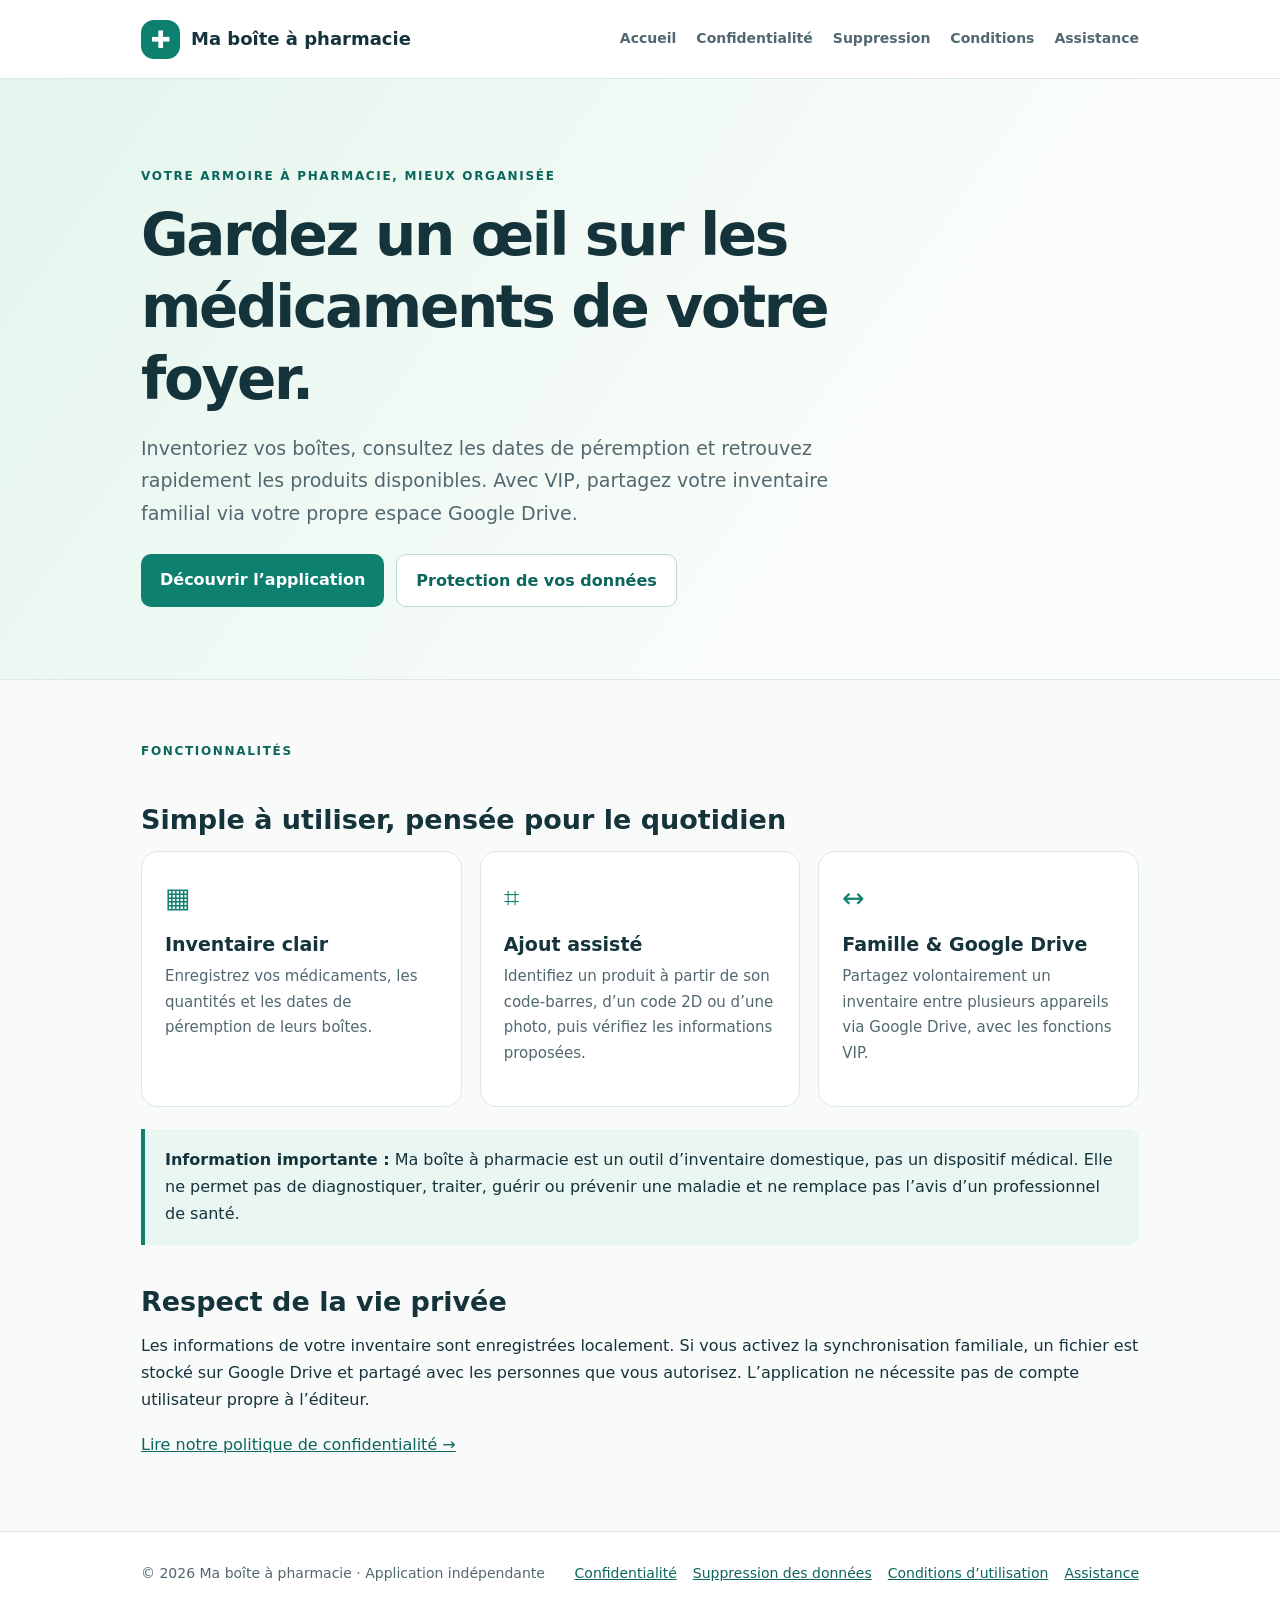
==== index.html @ 90584072 "Add files via upload" ====
<!doctype html><html lang="fr"><head><meta charset="utf-8"><meta name="viewport" content="width=device-width,initial-scale=1"><meta name="description" content="Inventaire familial de médicaments : stock, dates de péremption et partage facultatif via Google Drive."><meta name="theme-color" content="#0d806f"><title>Accueil · Ma boîte à pharmacie</title><link rel="stylesheet" href="assets/style.css"></head><body><a class="skip" href="#contenu">Aller au contenu</a><header class="top"><div class="wrap nav"><a class="brand" href="index.html"><span class="logo" aria-hidden="true">✚</span> Ma boîte à pharmacie</a><nav class="links" aria-label="Navigation principale"><a href="index.html">Accueil</a><a href="confidentialite.html">Confidentialité</a><a href="suppression.html">Suppression</a><a href="conditions.html">Conditions</a><a href="assistance.html">Assistance</a></nav></div></header><main id="contenu"><section class="hero"><div class="wrap"><span class="eyebrow">Votre armoire à pharmacie, mieux organisée</span><h1>Gardez un œil sur les médicaments de votre foyer.</h1><p class="lead">Inventoriez vos boîtes, consultez les dates de péremption et retrouvez rapidement les produits disponibles. Avec VIP, partagez votre inventaire familial via votre propre espace Google Drive.</p><div class="actions"><a class="button" href="#fonctionnalites">Découvrir l’application</a><a class="button alt" href="confidentialite.html">Protection de vos données</a></div></div></section><section class="section" id="fonctionnalites"><div class="wrap"><span class="eyebrow">Fonctionnalités</span><h2>Simple à utiliser, pensée pour le quotidien</h2><div class="grid"><article class="tile"><span class="pict">▦</span><h3>Inventaire clair</h3><p>Enregistrez vos médicaments, les quantités et les dates de péremption de leurs boîtes.</p></article><article class="tile"><span class="pict">⌗</span><h3>Ajout assisté</h3><p>Identifiez un produit à partir de son code-barres, d’un code 2D ou d’une photo, puis vérifiez les informations proposées.</p></article><article class="tile"><span class="pict">↔</span><h3>Famille & Google Drive</h3><p>Partagez volontairement un inventaire entre plusieurs appareils via Google Drive, avec les fonctions VIP.</p></article></div><div class="notice"><strong>Information importante :</strong> Ma boîte à pharmacie est un outil d’inventaire domestique, pas un dispositif médical. Elle ne permet pas de diagnostiquer, traiter, guérir ou prévenir une maladie et ne remplace pas l’avis d’un professionnel de santé.</div><h2>Respect de la vie privée</h2><p>Les informations de votre inventaire sont enregistrées localement. Si vous activez la synchronisation familiale, un fichier est stocké sur Google Drive et partagé avec les personnes que vous autorisez. L’application ne nécessite pas de compte utilisateur propre à l’éditeur.</p><p><a href="confidentialite.html">Lire notre politique de confidentialité →</a></p></div></section></main><footer class="foot"><div class="wrap footflex"><span class="small">© 2026 Ma boîte à pharmacie · Application indépendante</span><nav><a href="confidentialite.html">Confidentialité</a><a href="suppression.html">Suppression des données</a><a href="conditions.html">Conditions d’utilisation</a><a href="assistance.html">Assistance</a></nav></div></footer></body></html>
---- assets/style.css ----
:root{--ink:#15333b;--muted:#526870;--teal:#0d806f;--teal2:#0c665c;--pale:#eaf6f1;--line:#dce9e6;--bg:#f8fbf9;--white:#fff}*{box-sizing:border-box}html{scroll-behavior:smooth}body{margin:0;color:var(--ink);background:var(--bg);font-family:system-ui,-apple-system,'Segoe UI',sans-serif;line-height:1.7}a{color:var(--teal2)}a:hover{text-decoration-thickness:2px}.wrap{max-width:1050px;margin:auto;padding:0 26px}.skip{position:absolute;left:-999px}.skip:focus{left:12px;top:12px;background:#fff;padding:8px;z-index:10}.top{background:rgba(255,255,255,.95);border-bottom:1px solid var(--line)}.nav{display:flex;gap:22px;align-items:center;justify-content:space-between;min-height:78px}.brand{display:flex;align-items:center;gap:11px;color:var(--ink);text-decoration:none;font-family:system-ui,-apple-system,'Segoe UI',sans-serif;font-weight:800;font-size:18px}.logo{width:39px;height:39px;background:var(--teal);display:grid;place-items:center;border-radius:13px;color:#fff;font-size:24px}.links{display:flex;flex-wrap:wrap;gap:20px}.links a{font-size:14px;text-decoration:none;color:var(--muted);font-weight:700}.links a:hover{color:var(--teal)}.hero{background:linear-gradient(125deg,#e3f5ed,#fbfdfa 70%);padding:82px 0 72px;border-bottom:1px solid var(--line)}.eyebrow{text-transform:uppercase;letter-spacing:.14em;font-weight:800;font-size:12px;color:var(--teal2)}h1,h2,h3{font-family:system-ui,-apple-system,'Segoe UI',sans-serif;line-height:1.24}h1{font-size:clamp(36px,5vw,58px);max-width:780px;letter-spacing:-.04em;margin:12px 0 16px}h2{font-size:27px;margin:40px 0 14px}h3{font-size:19px;margin:26px 0 10px}p{margin:0 0 17px}.lead{color:var(--muted);font-size:19px;max-width:750px}.tag{display:inline-block;border:1px solid #b8ded0;background:#f1faf5;border-radius:999px;padding:3px 12px;font-size:12px;color:var(--teal2);font-weight:700}.actions{display:flex;gap:12px;flex-wrap:wrap;margin-top:25px}.button{background:var(--teal);color:#fff;text-decoration:none;border-radius:10px;padding:12px 19px;font-weight:700;display:inline-block}.button:hover{background:var(--teal2)}.button.alt{background:#fff;color:var(--teal2);border:1px solid #b7dcd2}.section{padding:56px 0}.grid{display:grid;grid-template-columns:repeat(3,1fr);gap:18px}.tile{background:#fff;border:1px solid var(--line);border-radius:17px;padding:23px}.tile h3{margin:12px 0 8px}.tile p{color:var(--muted);font-size:15px}.pict{font-size:27px;color:var(--teal)}.notice{border-left:4px solid var(--teal);background:var(--pale);padding:17px 20px;border-radius:0 10px 10px 0;margin:22px 0}.doc{max-width:810px;padding:42px 0 70px}.doc h1{font-size:38px}.doc h2{border-top:1px solid var(--line);padding-top:26px;font-size:24px}.doc li{margin-bottom:8px}.toc{background:#fff;border:1px solid var(--line);padding:17px 24px;border-radius:14px;margin:25px 0}.toc ol{margin:8px 0;padding-left:20px}.toc li{margin:3px 0}.small{font-size:14px;color:var(--muted)}.foot{border-top:1px solid var(--line);padding:30px 0;background:#fff}.footflex{display:flex;justify-content:space-between;gap:20px;flex-wrap:wrap}.foot nav{display:flex;flex-wrap:wrap;gap:16px}.foot a{font-size:14px}.alert{padding:14px 17px;border:1px dashed #c49d56;background:#fff9eb;border-radius:9px}.steps{counter-reset:st}.step{display:flex;gap:15px;margin:24px 0}.num{flex-shrink:0;display:grid;place-items:center;width:33px;height:33px;border-radius:50%;background:var(--pale);color:var(--teal);font-weight:800}.step h3{margin:1px 0 5px}@media(max-width:700px){.nav{align-items:flex-start;flex-direction:column;padding-top:16px;padding-bottom:16px;gap:12px}.links{gap:12px}.grid{grid-template-columns:1fr}.hero{padding:54px 0}.section{padding:34px 0}.doc{padding-top:28px}h1{font-size:36px}}
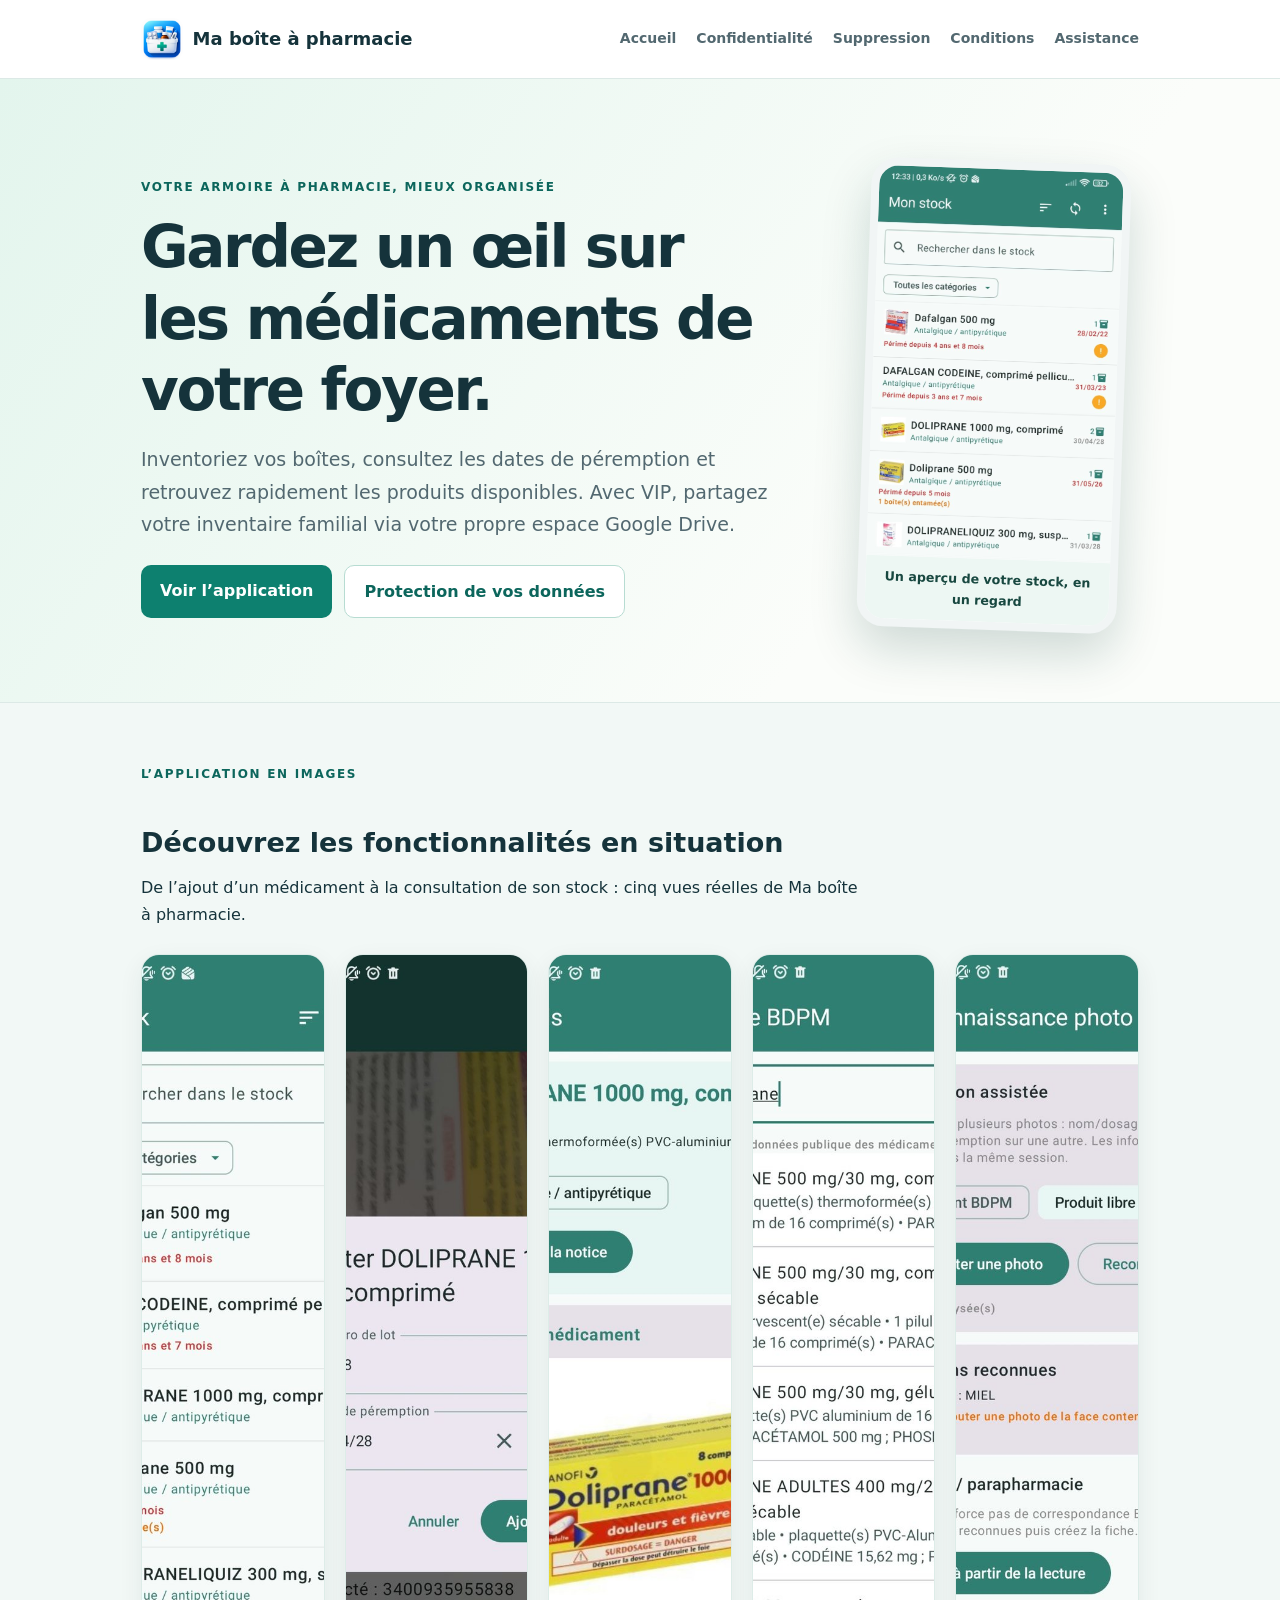
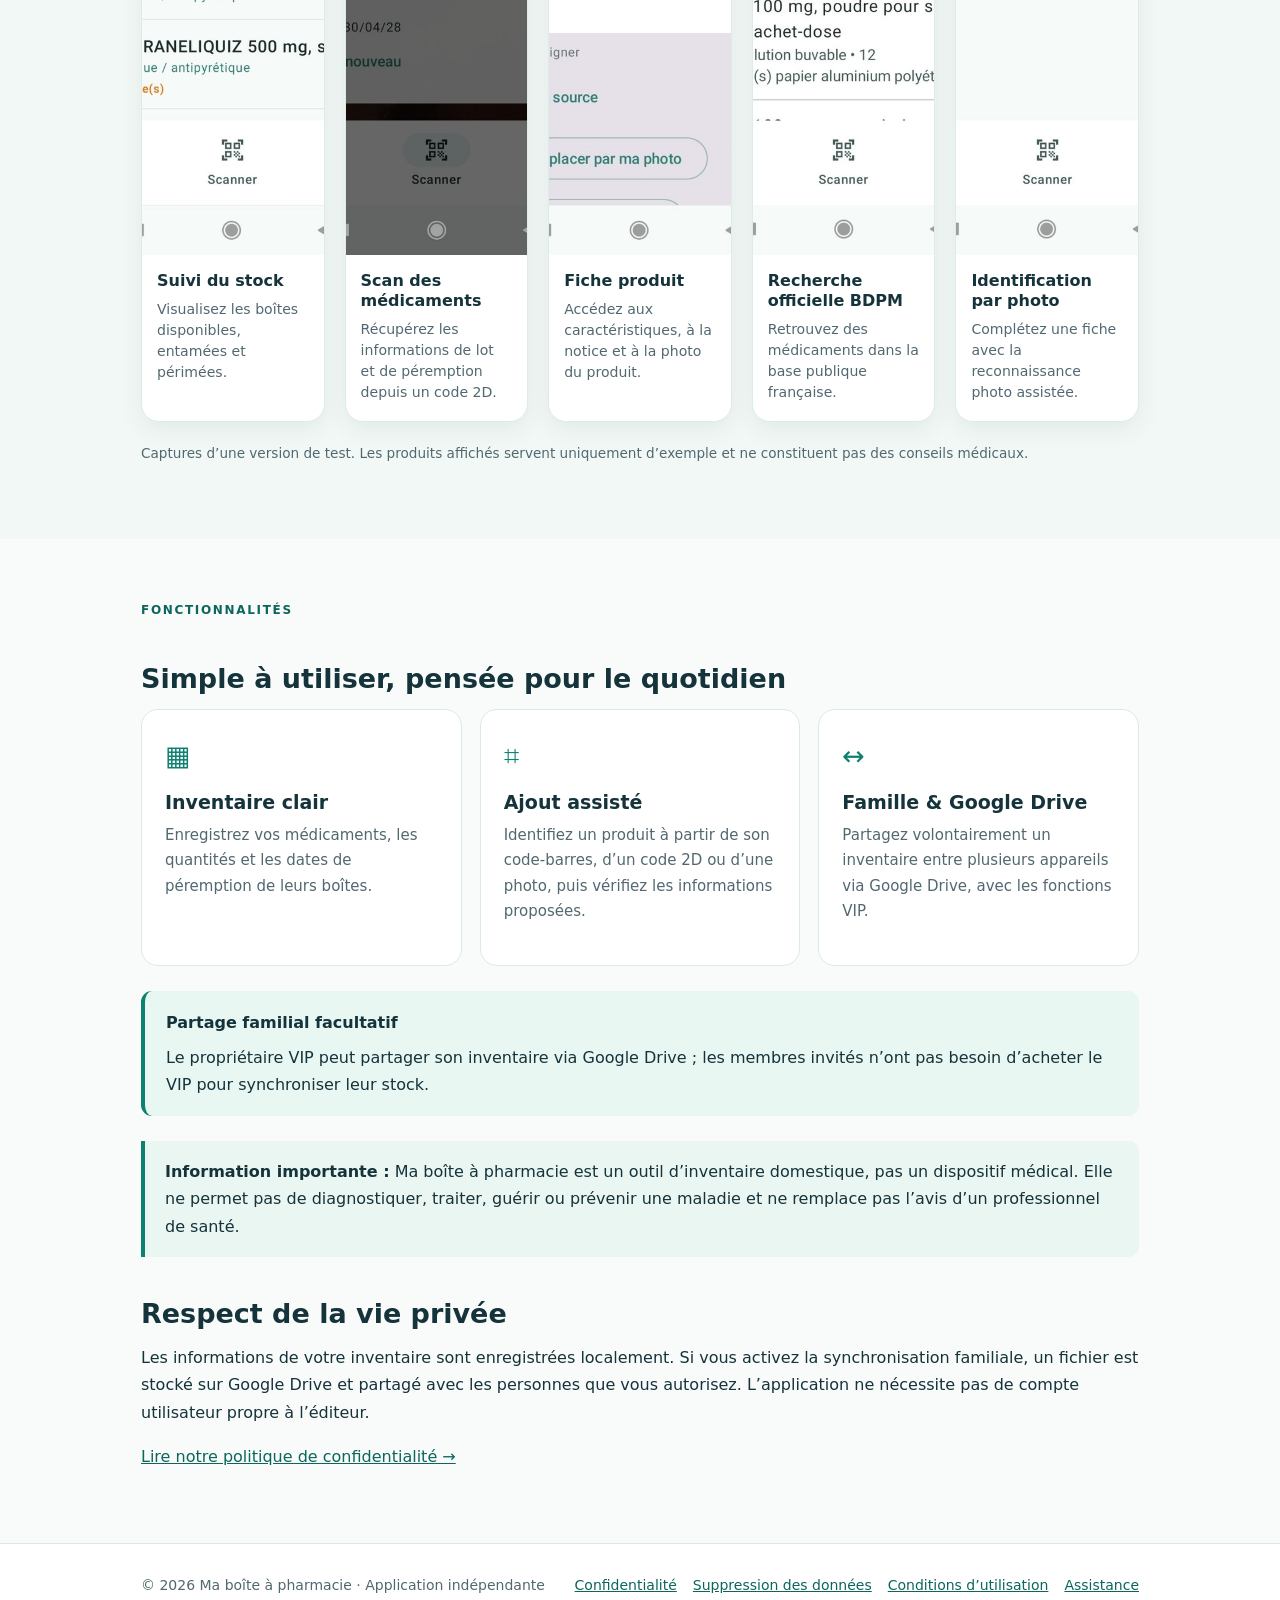
==== commit 135843ef: "Ajout de screenshot, ainsi que les icones" ====
--- a/index.html
+++ b/index.html
@@ -1 +1,2 @@
-<!doctype html><html lang="fr"><head><meta charset="utf-8"><meta name="viewport" content="width=device-width,initial-scale=1"><meta name="description" content="Inventaire familial de médicaments : stock, dates de péremption et partage facultatif via Google Drive."><meta name="theme-color" content="#0d806f"><title>Accueil · Ma boîte à pharmacie</title><link rel="stylesheet" href="assets/style.css"></head><body><a class="skip" href="#contenu">Aller au contenu</a><header class="top"><div class="wrap nav"><a class="brand" href="index.html"><span class="logo" aria-hidden="true">✚</span> Ma boîte à pharmacie</a><nav class="links" aria-label="Navigation principale"><a href="index.html">Accueil</a><a href="confidentialite.html">Confidentialité</a><a href="suppression.html">Suppression</a><a href="conditions.html">Conditions</a><a href="assistance.html">Assistance</a></nav></div></header><main id="contenu"><section class="hero"><div class="wrap"><span class="eyebrow">Votre armoire à pharmacie, mieux organisée</span><h1>Gardez un œil sur les médicaments de votre foyer.</h1><p class="lead">Inventoriez vos boîtes, consultez les dates de péremption et retrouvez rapidement les produits disponibles. Avec VIP, partagez votre inventaire familial via votre propre espace Google Drive.</p><div class="actions"><a class="button" href="#fonctionnalites">Découvrir l’application</a><a class="button alt" href="confidentialite.html">Protection de vos données</a></div></div></section><section class="section" id="fonctionnalites"><div class="wrap"><span class="eyebrow">Fonctionnalités</span><h2>Simple à utiliser, pensée pour le quotidien</h2><div class="grid"><article class="tile"><span class="pict">▦</span><h3>Inventaire clair</h3><p>Enregistrez vos médicaments, les quantités et les dates de péremption de leurs boîtes.</p></article><article class="tile"><span class="pict">⌗</span><h3>Ajout assisté</h3><p>Identifiez un produit à partir de son code-barres, d’un code 2D ou d’une photo, puis vérifiez les informations proposées.</p></article><article class="tile"><span class="pict">↔</span><h3>Famille & Google Drive</h3><p>Partagez volontairement un inventaire entre plusieurs appareils via Google Drive, avec les fonctions VIP.</p></article></div><div class="notice"><strong>Information importante :</strong> Ma boîte à pharmacie est un outil d’inventaire domestique, pas un dispositif médical. Elle ne permet pas de diagnostiquer, traiter, guérir ou prévenir une maladie et ne remplace pas l’avis d’un professionnel de santé.</div><h2>Respect de la vie privée</h2><p>Les informations de votre inventaire sont enregistrées localement. Si vous activez la synchronisation familiale, un fichier est stocké sur Google Drive et partagé avec les personnes que vous autorisez. L’application ne nécessite pas de compte utilisateur propre à l’éditeur.</p><p><a href="confidentialite.html">Lire notre politique de confidentialité →</a></p></div></section></main><footer class="foot"><div class="wrap footflex"><span class="small">© 2026 Ma boîte à pharmacie · Application indépendante</span><nav><a href="confidentialite.html">Confidentialité</a><a href="suppression.html">Suppression des données</a><a href="conditions.html">Conditions d’utilisation</a><a href="assistance.html">Assistance</a></nav></div></footer></body></html>+<!DOCTYPE html>
+<html lang="fr"><head><meta charset="utf-8"/><meta content="width=device-width,initial-scale=1" name="viewport"/><meta content="Inventaire familial de médicaments : stock, dates de péremption et partage facultatif via Google Drive." name="description"/><meta content="#0d806f" name="theme-color"/><title>Accueil · Ma boîte à pharmacie</title><link href="assets/style.css" rel="stylesheet"/><link href="favicon.ico" rel="icon" type="image/x-icon"/><link href="assets/icon-192.png" rel="icon" sizes="192x192" type="image/png"/><link href="assets/apple-touch-icon.png" rel="apple-touch-icon"/><meta content="Ma boîte à pharmacie — Votre inventaire familial" property="og:title"/><meta content="Suivez votre stock et les dates de péremption de vos médicaments." property="og:description"/><meta content="website" property="og:type"/><meta content="https://kptncavern.github.io/ma-boite-a-pharmacie/assets/icone-application.png" property="og:image"/></head><body><a class="skip" href="#contenu">Aller au contenu</a><header class="top"><div class="wrap nav"><a class="brand" href="index.html"><img alt="" class="brand-icon" height="42" src="assets/icone-application.png" width="42"/> Ma boîte à pharmacie</a><nav aria-label="Navigation principale" class="links"><a href="index.html">Accueil</a><a href="confidentialite.html">Confidentialité</a><a href="suppression.html">Suppression</a><a href="conditions.html">Conditions</a><a href="assistance.html">Assistance</a></nav></div></header><main id="contenu"><section class="hero"><div class="wrap hero-layout"><div class="hero-copy"><span class="eyebrow">Votre armoire à pharmacie, mieux organisée</span><h1>Gardez un œil sur les médicaments de votre foyer.</h1><p class="lead">Inventoriez vos boîtes, consultez les dates de péremption et retrouvez rapidement les produits disponibles. Avec VIP, partagez votre inventaire familial via votre propre espace Google Drive.</p><div class="actions"><a class="button" href="#captures">Voir l’application</a><a class="button alt" href="confidentialite.html">Protection de vos données</a></div></div><div class="hero-visual"><img alt="Aperçu du stock de médicaments avec dates de péremption et alertes" height="900" src="assets/captures/stock.jpg" width="420"/><span class="visual-label">Un aperçu de votre stock, en un regard</span></div></div></section><section class="section showcase" id="captures"><div class="wrap"><span class="eyebrow">L’application en images</span><h2>Découvrez les fonctionnalités en situation</h2><p class="showcase-intro">De l’ajout d’un médicament à la consultation de son stock : cinq vues réelles de Ma boîte à pharmacie.</p><div class="screen-grid"><article class="screen-card"><img alt="Suivi du stock — capture de l’application" height="900" loading="lazy" src="assets/captures/stock.jpg" width="420"/><div class="screen-caption"><h3>Suivi du stock</h3><p>Visualisez les boîtes disponibles, entamées et périmées.</p></div></article><article class="screen-card"><img alt="Scan des médicaments — capture de l’application" height="900" loading="lazy" src="assets/captures/scanner.jpg" width="420"/><div class="screen-caption"><h3>Scan des médicaments</h3><p>Récupérez les informations de lot et de péremption depuis un code 2D.</p></div></article><article class="screen-card"><img alt="Fiche produit — capture de l’application" height="900" loading="lazy" src="assets/captures/fiche.jpg" width="420"/><div class="screen-caption"><h3>Fiche produit</h3><p>Accédez aux caractéristiques, à la notice et à la photo du produit.</p></div></article><article class="screen-card"><img alt="Recherche officielle BDPM — capture de l’application" height="900" loading="lazy" src="assets/captures/recherche.jpg" width="420"/><div class="screen-caption"><h3>Recherche officielle BDPM</h3><p>Retrouvez des médicaments dans la base publique française.</p></div></article><article class="screen-card"><img alt="Identification par photo — capture de l’application" height="900" loading="lazy" src="assets/captures/photo.jpg" width="420"/><div class="screen-caption"><h3>Identification par photo</h3><p>Complétez une fiche avec la reconnaissance photo assistée.</p></div></article></div><p class="screen-note">Captures d’une version de test. Les produits affichés servent uniquement d’exemple et ne constituent pas des conseils médicaux.</p></div></section><section class="section" id="fonctionnalites"><div class="wrap"><span class="eyebrow">Fonctionnalités</span><h2>Simple à utiliser, pensée pour le quotidien</h2><div class="grid"><article class="tile"><span class="pict">▦</span><h3>Inventaire clair</h3><p>Enregistrez vos médicaments, les quantités et les dates de péremption de leurs boîtes.</p></article><article class="tile"><span class="pict">⌗</span><h3>Ajout assisté</h3><p>Identifiez un produit à partir de son code-barres, d’un code 2D ou d’une photo, puis vérifiez les informations proposées.</p></article><article class="tile"><span class="pict">↔</span><h3>Famille &amp; Google Drive</h3><p>Partagez volontairement un inventaire entre plusieurs appareils via Google Drive, avec les fonctions VIP.</p></article></div><div class="future-shot"><strong>Partage familial facultatif</strong><p>Le propriétaire VIP peut partager son inventaire via Google Drive ; les membres invités n’ont pas besoin d’acheter le VIP pour synchroniser leur stock.</p></div><div class="notice"><strong>Information importante :</strong> Ma boîte à pharmacie est un outil d’inventaire domestique, pas un dispositif médical. Elle ne permet pas de diagnostiquer, traiter, guérir ou prévenir une maladie et ne remplace pas l’avis d’un professionnel de santé.</div><h2>Respect de la vie privée</h2><p>Les informations de votre inventaire sont enregistrées localement. Si vous activez la synchronisation familiale, un fichier est stocké sur Google Drive et partagé avec les personnes que vous autorisez. L’application ne nécessite pas de compte utilisateur propre à l’éditeur.</p><p><a href="confidentialite.html">Lire notre politique de confidentialité →</a></p></div></section></main><footer class="foot"><div class="wrap footflex"><span class="small">© 2026 Ma boîte à pharmacie · Application indépendante</span><nav><a href="confidentialite.html">Confidentialité</a><a href="suppression.html">Suppression des données</a><a href="conditions.html">Conditions d’utilisation</a><a href="assistance.html">Assistance</a></nav></div></footer></body></html>
--- a/assets/style.css
+++ b/assets/style.css
@@ -1 +1,22 @@
-:root{--ink:#15333b;--muted:#526870;--teal:#0d806f;--teal2:#0c665c;--pale:#eaf6f1;--line:#dce9e6;--bg:#f8fbf9;--white:#fff}*{box-sizing:border-box}html{scroll-behavior:smooth}body{margin:0;color:var(--ink);background:var(--bg);font-family:system-ui,-apple-system,'Segoe UI',sans-serif;line-height:1.7}a{color:var(--teal2)}a:hover{text-decoration-thickness:2px}.wrap{max-width:1050px;margin:auto;padding:0 26px}.skip{position:absolute;left:-999px}.skip:focus{left:12px;top:12px;background:#fff;padding:8px;z-index:10}.top{background:rgba(255,255,255,.95);border-bottom:1px solid var(--line)}.nav{display:flex;gap:22px;align-items:center;justify-content:space-between;min-height:78px}.brand{display:flex;align-items:center;gap:11px;color:var(--ink);text-decoration:none;font-family:system-ui,-apple-system,'Segoe UI',sans-serif;font-weight:800;font-size:18px}.logo{width:39px;height:39px;background:var(--teal);display:grid;place-items:center;border-radius:13px;color:#fff;font-size:24px}.links{display:flex;flex-wrap:wrap;gap:20px}.links a{font-size:14px;text-decoration:none;color:var(--muted);font-weight:700}.links a:hover{color:var(--teal)}.hero{background:linear-gradient(125deg,#e3f5ed,#fbfdfa 70%);padding:82px 0 72px;border-bottom:1px solid var(--line)}.eyebrow{text-transform:uppercase;letter-spacing:.14em;font-weight:800;font-size:12px;color:var(--teal2)}h1,h2,h3{font-family:system-ui,-apple-system,'Segoe UI',sans-serif;line-height:1.24}h1{font-size:clamp(36px,5vw,58px);max-width:780px;letter-spacing:-.04em;margin:12px 0 16px}h2{font-size:27px;margin:40px 0 14px}h3{font-size:19px;margin:26px 0 10px}p{margin:0 0 17px}.lead{color:var(--muted);font-size:19px;max-width:750px}.tag{display:inline-block;border:1px solid #b8ded0;background:#f1faf5;border-radius:999px;padding:3px 12px;font-size:12px;color:var(--teal2);font-weight:700}.actions{display:flex;gap:12px;flex-wrap:wrap;margin-top:25px}.button{background:var(--teal);color:#fff;text-decoration:none;border-radius:10px;padding:12px 19px;font-weight:700;display:inline-block}.button:hover{background:var(--teal2)}.button.alt{background:#fff;color:var(--teal2);border:1px solid #b7dcd2}.section{padding:56px 0}.grid{display:grid;grid-template-columns:repeat(3,1fr);gap:18px}.tile{background:#fff;border:1px solid var(--line);border-radius:17px;padding:23px}.tile h3{margin:12px 0 8px}.tile p{color:var(--muted);font-size:15px}.pict{font-size:27px;color:var(--teal)}.notice{border-left:4px solid var(--teal);background:var(--pale);padding:17px 20px;border-radius:0 10px 10px 0;margin:22px 0}.doc{max-width:810px;padding:42px 0 70px}.doc h1{font-size:38px}.doc h2{border-top:1px solid var(--line);padding-top:26px;font-size:24px}.doc li{margin-bottom:8px}.toc{background:#fff;border:1px solid var(--line);padding:17px 24px;border-radius:14px;margin:25px 0}.toc ol{margin:8px 0;padding-left:20px}.toc li{margin:3px 0}.small{font-size:14px;color:var(--muted)}.foot{border-top:1px solid var(--line);padding:30px 0;background:#fff}.footflex{display:flex;justify-content:space-between;gap:20px;flex-wrap:wrap}.foot nav{display:flex;flex-wrap:wrap;gap:16px}.foot a{font-size:14px}.alert{padding:14px 17px;border:1px dashed #c49d56;background:#fff9eb;border-radius:9px}.steps{counter-reset:st}.step{display:flex;gap:15px;margin:24px 0}.num{flex-shrink:0;display:grid;place-items:center;width:33px;height:33px;border-radius:50%;background:var(--pale);color:var(--teal);font-weight:800}.step h3{margin:1px 0 5px}@media(max-width:700px){.nav{align-items:flex-start;flex-direction:column;padding-top:16px;padding-bottom:16px;gap:12px}.links{gap:12px}.grid{grid-template-columns:1fr}.hero{padding:54px 0}.section{padding:34px 0}.doc{padding-top:28px}h1{font-size:36px}}+:root{--ink:#15333b;--muted:#526870;--teal:#0d806f;--teal2:#0c665c;--pale:#eaf6f1;--line:#dce9e6;--bg:#f8fbf9;--white:#fff}*{box-sizing:border-box}html{scroll-behavior:smooth}body{margin:0;color:var(--ink);background:var(--bg);font-family:system-ui,-apple-system,'Segoe UI',sans-serif;line-height:1.7}a{color:var(--teal2)}a:hover{text-decoration-thickness:2px}.wrap{max-width:1050px;margin:auto;padding:0 26px}.skip{position:absolute;left:-999px}.skip:focus{left:12px;top:12px;background:#fff;padding:8px;z-index:10}.top{background:rgba(255,255,255,.95);border-bottom:1px solid var(--line)}.nav{display:flex;gap:22px;align-items:center;justify-content:space-between;min-height:78px}.brand{display:flex;align-items:center;gap:11px;color:var(--ink);text-decoration:none;font-family:system-ui,-apple-system,'Segoe UI',sans-serif;font-weight:800;font-size:18px}.logo{width:39px;height:39px;background:var(--teal);display:grid;place-items:center;border-radius:13px;color:#fff;font-size:24px}.links{display:flex;flex-wrap:wrap;gap:20px}.links a{font-size:14px;text-decoration:none;color:var(--muted);font-weight:700}.links a:hover{color:var(--teal)}.hero{background:linear-gradient(125deg,#e3f5ed,#fbfdfa 70%);padding:82px 0 72px;border-bottom:1px solid var(--line)}.eyebrow{text-transform:uppercase;letter-spacing:.14em;font-weight:800;font-size:12px;color:var(--teal2)}h1,h2,h3{font-family:system-ui,-apple-system,'Segoe UI',sans-serif;line-height:1.24}h1{font-size:clamp(36px,5vw,58px);max-width:780px;letter-spacing:-.04em;margin:12px 0 16px}h2{font-size:27px;margin:40px 0 14px}h3{font-size:19px;margin:26px 0 10px}p{margin:0 0 17px}.lead{color:var(--muted);font-size:19px;max-width:750px}.tag{display:inline-block;border:1px solid #b8ded0;background:#f1faf5;border-radius:999px;padding:3px 12px;font-size:12px;color:var(--teal2);font-weight:700}.actions{display:flex;gap:12px;flex-wrap:wrap;margin-top:25px}.button{background:var(--teal);color:#fff;text-decoration:none;border-radius:10px;padding:12px 19px;font-weight:700;display:inline-block}.button:hover{background:var(--teal2)}.button.alt{background:#fff;color:var(--teal2);border:1px solid #b7dcd2}.section{padding:56px 0}.grid{display:grid;grid-template-columns:repeat(3,1fr);gap:18px}.tile{background:#fff;border:1px solid var(--line);border-radius:17px;padding:23px}.tile h3{margin:12px 0 8px}.tile p{color:var(--muted);font-size:15px}.pict{font-size:27px;color:var(--teal)}.notice{border-left:4px solid var(--teal);background:var(--pale);padding:17px 20px;border-radius:0 10px 10px 0;margin:22px 0}.doc{max-width:810px;padding:42px 0 70px}.doc h1{font-size:38px}.doc h2{border-top:1px solid var(--line);padding-top:26px;font-size:24px}.doc li{margin-bottom:8px}.toc{background:#fff;border:1px solid var(--line);padding:17px 24px;border-radius:14px;margin:25px 0}.toc ol{margin:8px 0;padding-left:20px}.toc li{margin:3px 0}.small{font-size:14px;color:var(--muted)}.foot{border-top:1px solid var(--line);padding:30px 0;background:#fff}.footflex{display:flex;justify-content:space-between;gap:20px;flex-wrap:wrap}.foot nav{display:flex;flex-wrap:wrap;gap:16px}.foot a{font-size:14px}.alert{padding:14px 17px;border:1px dashed #c49d56;background:#fff9eb;border-radius:9px}.steps{counter-reset:st}.step{display:flex;gap:15px;margin:24px 0}.num{flex-shrink:0;display:grid;place-items:center;width:33px;height:33px;border-radius:50%;background:var(--pale);color:var(--teal);font-weight:800}.step h3{margin:1px 0 5px}@media(max-width:700px){.nav{align-items:flex-start;flex-direction:column;padding-top:16px;padding-bottom:16px;gap:12px}.links{gap:12px}.grid{grid-template-columns:1fr}.hero{padding:54px 0}.section{padding:34px 0}.doc{padding-top:28px}h1{font-size:36px}}
+/* Site V2 : vraie identité visuelle et captures Android */
+.brand { display:inline-flex; align-items:center; gap:.6rem; }
+.brand .brand-icon { width:42px; height:42px; object-fit:contain; border-radius:11px; flex-shrink:0; }
+.hero-layout { display:grid; grid-template-columns:minmax(0,1.45fr) minmax(220px,.65fr); align-items:center; gap:clamp(2rem,5vw,5rem); }
+.hero-copy { min-width:0; }
+.hero-visual { justify-self:center; text-align:center; max-width:260px; width:100%; border:8px solid #f1f5f5; border-radius:27px; background:#f8fbfa; box-shadow:0 22px 48px rgba(9,59,55,.18); transform:rotate(2deg); overflow:hidden; }
+.hero-visual img { display:block; width:100%; height:auto; max-height:390px; object-fit:cover; object-position:top; }
+.visual-label { display:block; padding:10px 12px; color:#184840; font-size:.79rem; font-weight:700; background:#edf7f3; }
+.showcase { background:#f2f8f6; }
+.showcase-intro { max-width:720px; }
+.screen-grid { display:grid; grid-template-columns:repeat(auto-fit,minmax(175px,1fr)); gap:20px; margin-top:26px; }
+.screen-card { background:white; overflow:hidden; border-radius:18px; border:1px solid #ddece8; box-shadow:0 8px 25px rgba(21,51,59,.07); display:flex; flex-direction:column; }
+.screen-card img { display:block; width:100%; aspect-ratio:9/16; object-fit:cover; object-position:top; background:#e7f1ee; }
+.screen-caption { padding:16px 15px 18px; }
+.screen-caption h3 { font-size:1rem; line-height:1.25; margin:0 0 8px; }
+.screen-caption p { font-size:.88rem; margin:0; line-height:1.5; color:#526870; }
+.screen-note { margin-top:20px; font-size:.85rem; color:#526870; }
+.future-shot { background:#e9f7f2; border-left:4px solid #0d806f; padding:18px 21px; border-radius:11px; margin:25px 0; }
+.future-shot p { margin:8px 0 0; }
+@media(max-width:700px){.hero-layout{grid-template-columns:1fr}.hero-visual{display:none}.screen-grid{grid-template-columns:repeat(2,minmax(0,1fr));gap:12px}.screen-caption{padding:13px 11px}.screen-caption h3{font-size:.9rem}.screen-caption p{font-size:.8rem}}
+@media(max-width:390px){.screen-grid{grid-template-columns:1fr 1fr}.brand .brand-icon{width:34px;height:34px}}
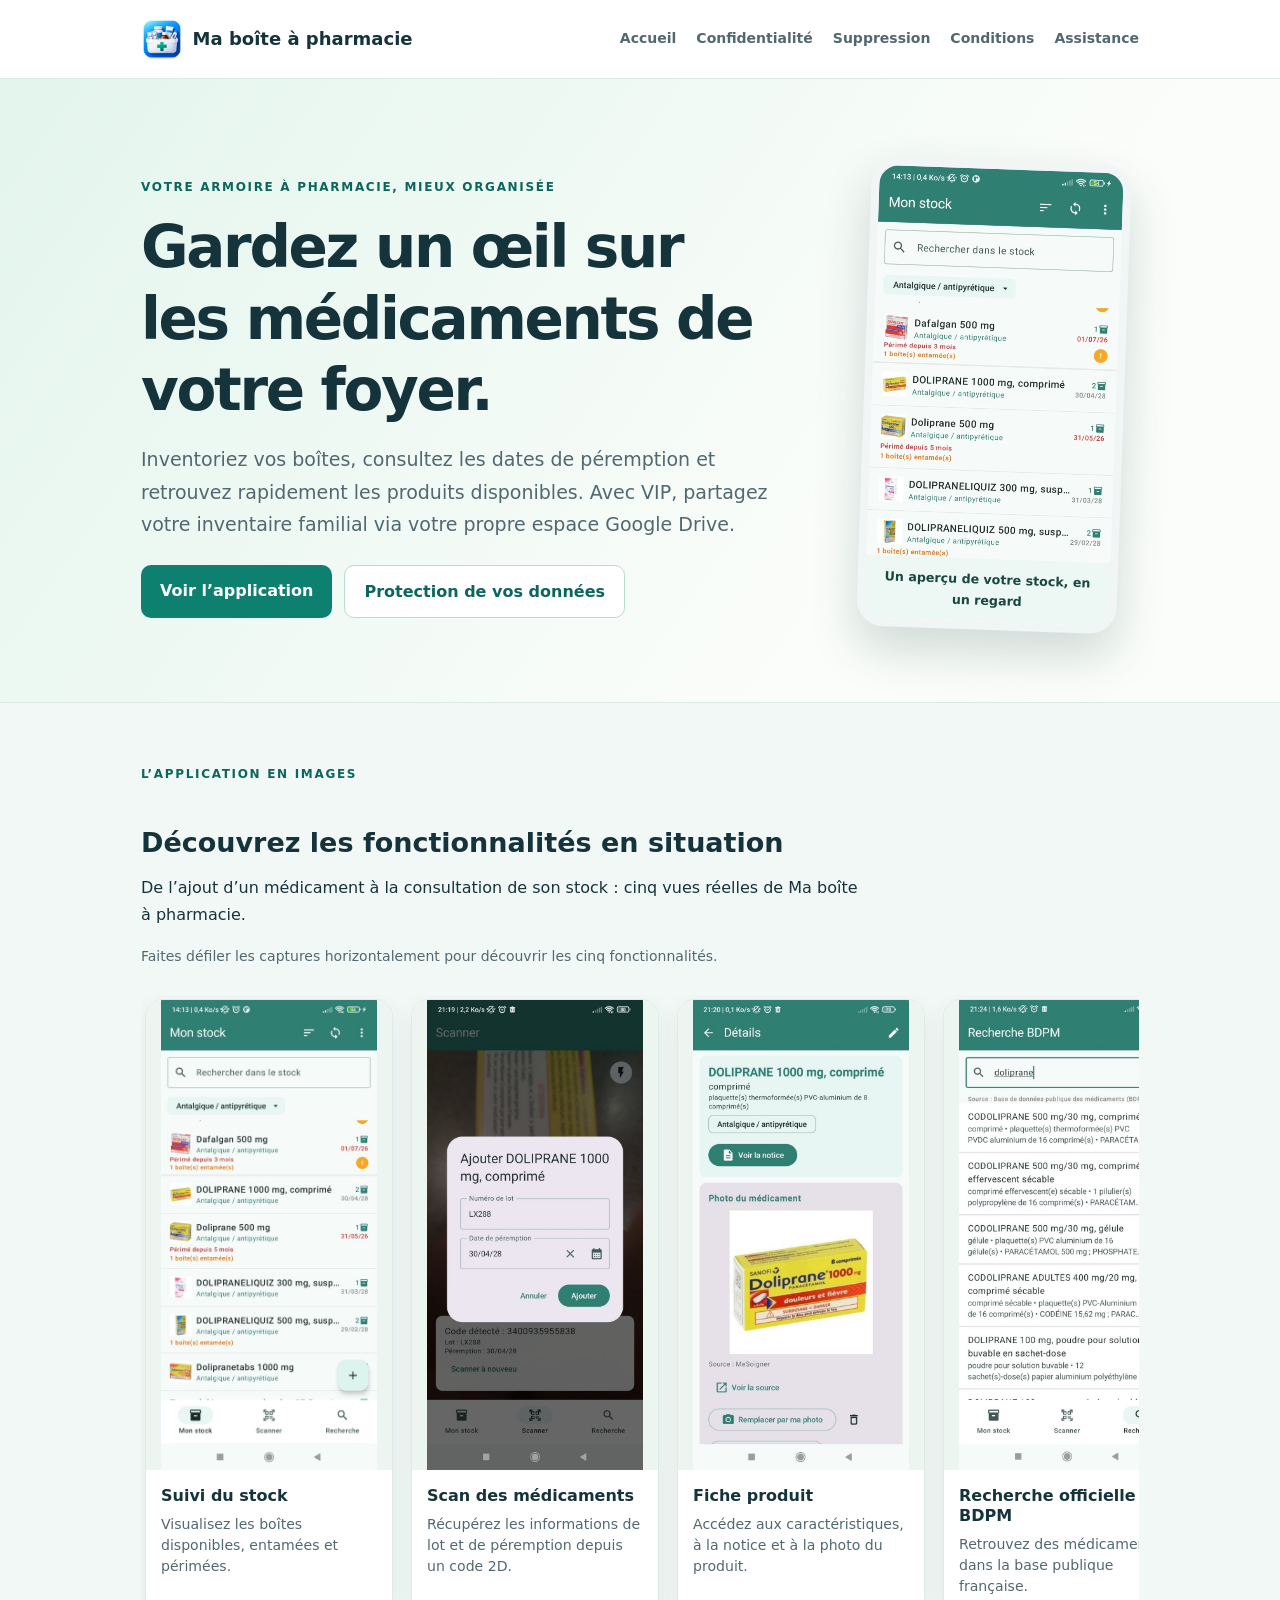
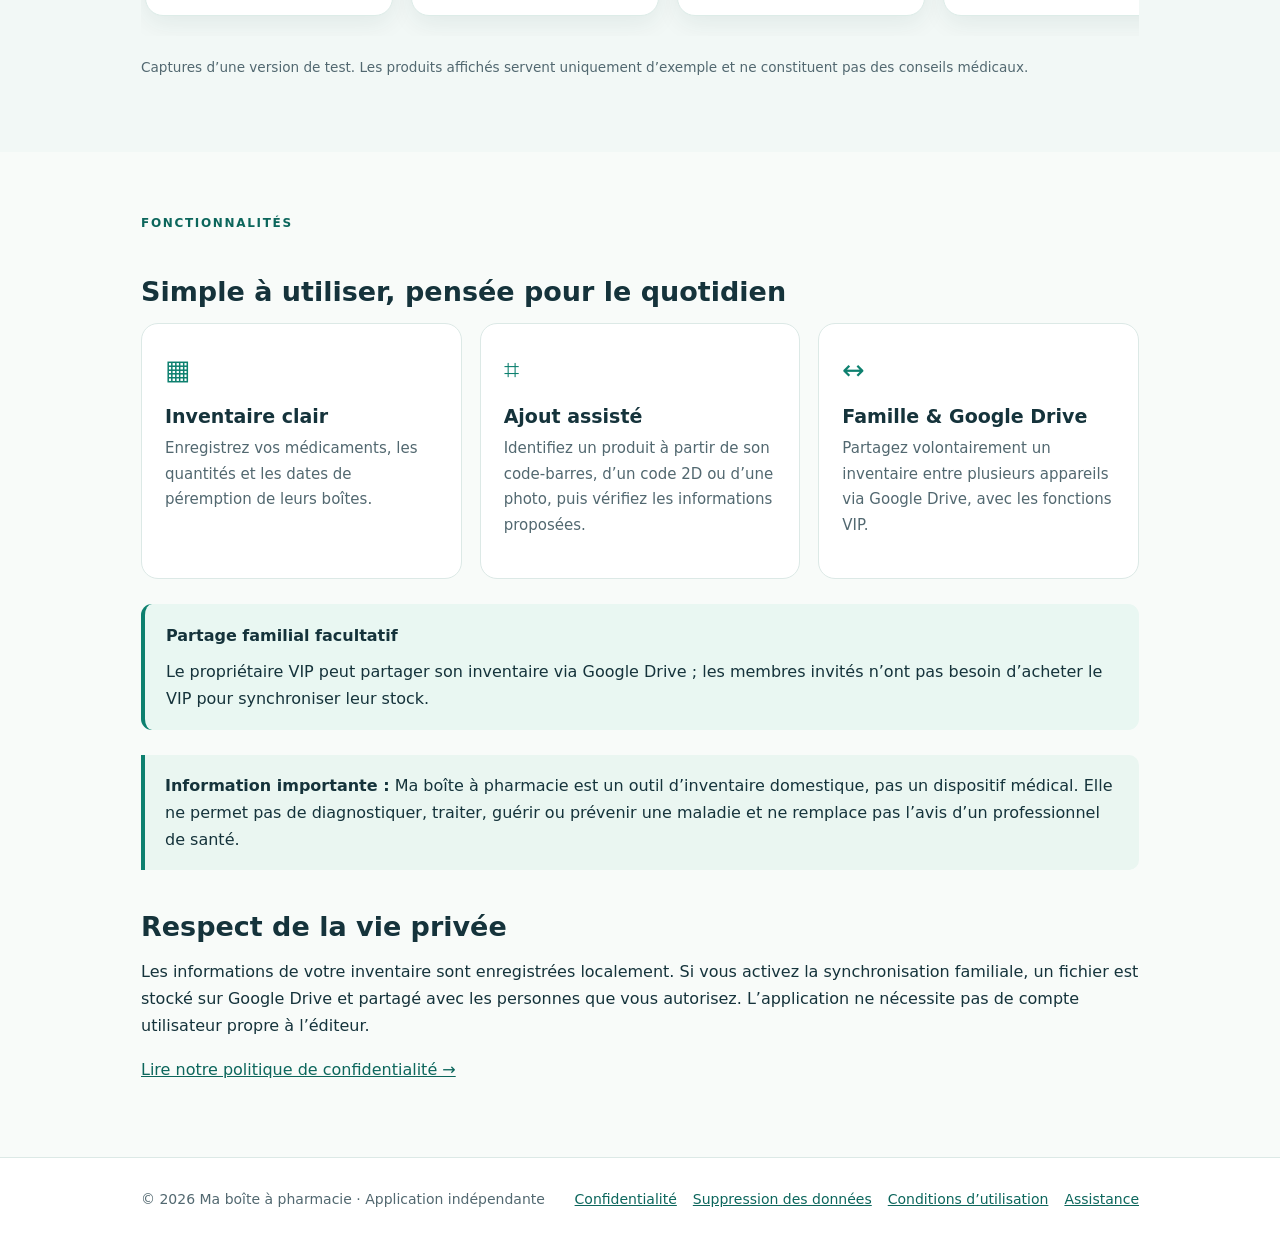
==== commit a880b0ab: "Correction page d'accueil, stock et conditions d'utilisation" ====
--- a/index.html
+++ b/index.html
@@ -1,2 +1,2 @@
 <!DOCTYPE html>
-<html lang="fr"><head><meta charset="utf-8"/><meta content="width=device-width,initial-scale=1" name="viewport"/><meta content="Inventaire familial de médicaments : stock, dates de péremption et partage facultatif via Google Drive." name="description"/><meta content="#0d806f" name="theme-color"/><title>Accueil · Ma boîte à pharmacie</title><link href="assets/style.css" rel="stylesheet"/><link href="favicon.ico" rel="icon" type="image/x-icon"/><link href="assets/icon-192.png" rel="icon" sizes="192x192" type="image/png"/><link href="assets/apple-touch-icon.png" rel="apple-touch-icon"/><meta content="Ma boîte à pharmacie — Votre inventaire familial" property="og:title"/><meta content="Suivez votre stock et les dates de péremption de vos médicaments." property="og:description"/><meta content="website" property="og:type"/><meta content="https://kptncavern.github.io/ma-boite-a-pharmacie/assets/icone-application.png" property="og:image"/></head><body><a class="skip" href="#contenu">Aller au contenu</a><header class="top"><div class="wrap nav"><a class="brand" href="index.html"><img alt="" class="brand-icon" height="42" src="assets/icone-application.png" width="42"/> Ma boîte à pharmacie</a><nav aria-label="Navigation principale" class="links"><a href="index.html">Accueil</a><a href="confidentialite.html">Confidentialité</a><a href="suppression.html">Suppression</a><a href="conditions.html">Conditions</a><a href="assistance.html">Assistance</a></nav></div></header><main id="contenu"><section class="hero"><div class="wrap hero-layout"><div class="hero-copy"><span class="eyebrow">Votre armoire à pharmacie, mieux organisée</span><h1>Gardez un œil sur les médicaments de votre foyer.</h1><p class="lead">Inventoriez vos boîtes, consultez les dates de péremption et retrouvez rapidement les produits disponibles. Avec VIP, partagez votre inventaire familial via votre propre espace Google Drive.</p><div class="actions"><a class="button" href="#captures">Voir l’application</a><a class="button alt" href="confidentialite.html">Protection de vos données</a></div></div><div class="hero-visual"><img alt="Aperçu du stock de médicaments avec dates de péremption et alertes" height="900" src="assets/captures/stock.jpg" width="420"/><span class="visual-label">Un aperçu de votre stock, en un regard</span></div></div></section><section class="section showcase" id="captures"><div class="wrap"><span class="eyebrow">L’application en images</span><h2>Découvrez les fonctionnalités en situation</h2><p class="showcase-intro">De l’ajout d’un médicament à la consultation de son stock : cinq vues réelles de Ma boîte à pharmacie.</p><div class="screen-grid"><article class="screen-card"><img alt="Suivi du stock — capture de l’application" height="900" loading="lazy" src="assets/captures/stock.jpg" width="420"/><div class="screen-caption"><h3>Suivi du stock</h3><p>Visualisez les boîtes disponibles, entamées et périmées.</p></div></article><article class="screen-card"><img alt="Scan des médicaments — capture de l’application" height="900" loading="lazy" src="assets/captures/scanner.jpg" width="420"/><div class="screen-caption"><h3>Scan des médicaments</h3><p>Récupérez les informations de lot et de péremption depuis un code 2D.</p></div></article><article class="screen-card"><img alt="Fiche produit — capture de l’application" height="900" loading="lazy" src="assets/captures/fiche.jpg" width="420"/><div class="screen-caption"><h3>Fiche produit</h3><p>Accédez aux caractéristiques, à la notice et à la photo du produit.</p></div></article><article class="screen-card"><img alt="Recherche officielle BDPM — capture de l’application" height="900" loading="lazy" src="assets/captures/recherche.jpg" width="420"/><div class="screen-caption"><h3>Recherche officielle BDPM</h3><p>Retrouvez des médicaments dans la base publique française.</p></div></article><article class="screen-card"><img alt="Identification par photo — capture de l’application" height="900" loading="lazy" src="assets/captures/photo.jpg" width="420"/><div class="screen-caption"><h3>Identification par photo</h3><p>Complétez une fiche avec la reconnaissance photo assistée.</p></div></article></div><p class="screen-note">Captures d’une version de test. Les produits affichés servent uniquement d’exemple et ne constituent pas des conseils médicaux.</p></div></section><section class="section" id="fonctionnalites"><div class="wrap"><span class="eyebrow">Fonctionnalités</span><h2>Simple à utiliser, pensée pour le quotidien</h2><div class="grid"><article class="tile"><span class="pict">▦</span><h3>Inventaire clair</h3><p>Enregistrez vos médicaments, les quantités et les dates de péremption de leurs boîtes.</p></article><article class="tile"><span class="pict">⌗</span><h3>Ajout assisté</h3><p>Identifiez un produit à partir de son code-barres, d’un code 2D ou d’une photo, puis vérifiez les informations proposées.</p></article><article class="tile"><span class="pict">↔</span><h3>Famille &amp; Google Drive</h3><p>Partagez volontairement un inventaire entre plusieurs appareils via Google Drive, avec les fonctions VIP.</p></article></div><div class="future-shot"><strong>Partage familial facultatif</strong><p>Le propriétaire VIP peut partager son inventaire via Google Drive ; les membres invités n’ont pas besoin d’acheter le VIP pour synchroniser leur stock.</p></div><div class="notice"><strong>Information importante :</strong> Ma boîte à pharmacie est un outil d’inventaire domestique, pas un dispositif médical. Elle ne permet pas de diagnostiquer, traiter, guérir ou prévenir une maladie et ne remplace pas l’avis d’un professionnel de santé.</div><h2>Respect de la vie privée</h2><p>Les informations de votre inventaire sont enregistrées localement. Si vous activez la synchronisation familiale, un fichier est stocké sur Google Drive et partagé avec les personnes que vous autorisez. L’application ne nécessite pas de compte utilisateur propre à l’éditeur.</p><p><a href="confidentialite.html">Lire notre politique de confidentialité →</a></p></div></section></main><footer class="foot"><div class="wrap footflex"><span class="small">© 2026 Ma boîte à pharmacie · Application indépendante</span><nav><a href="confidentialite.html">Confidentialité</a><a href="suppression.html">Suppression des données</a><a href="conditions.html">Conditions d’utilisation</a><a href="assistance.html">Assistance</a></nav></div></footer></body></html>+<html lang="fr"><head><meta charset="utf-8"/><meta content="width=device-width,initial-scale=1" name="viewport"/><meta content="Inventaire familial de médicaments : stock, dates de péremption et partage facultatif via Google Drive." name="description"/><meta content="#0d806f" name="theme-color"/><title>Accueil · Ma boîte à pharmacie</title><link href="assets/style.css" rel="stylesheet"/><link href="favicon.ico" rel="icon" type="image/x-icon"/><link href="assets/icon-192.png" rel="icon" sizes="192x192" type="image/png"/><link href="assets/apple-touch-icon.png" rel="apple-touch-icon"/><meta content="Ma boîte à pharmacie — Votre inventaire familial" property="og:title"/><meta content="Suivez votre stock et les dates de péremption de vos médicaments." property="og:description"/><meta content="website" property="og:type"/><meta content="https://kptncavern.github.io/ma-boite-a-pharmacie/assets/icone-application.png" property="og:image"/></head><body><a class="skip" href="#contenu">Aller au contenu</a><header class="top"><div class="wrap nav"><a class="brand" href="index.html"><img alt="" class="brand-icon" height="42" src="assets/icone-application.png" width="42"/> Ma boîte à pharmacie</a><nav aria-label="Navigation principale" class="links"><a href="index.html">Accueil</a><a href="confidentialite.html">Confidentialité</a><a href="suppression.html">Suppression</a><a href="conditions.html">Conditions</a><a href="assistance.html">Assistance</a></nav></div></header><main id="contenu"><section class="hero"><div class="wrap hero-layout"><div class="hero-copy"><span class="eyebrow">Votre armoire à pharmacie, mieux organisée</span><h1>Gardez un œil sur les médicaments de votre foyer.</h1><p class="lead">Inventoriez vos boîtes, consultez les dates de péremption et retrouvez rapidement les produits disponibles. Avec VIP, partagez votre inventaire familial via votre propre espace Google Drive.</p><div class="actions"><a class="button" href="#captures">Voir l’application</a><a class="button alt" href="confidentialite.html">Protection de vos données</a></div></div><div class="hero-visual"><img alt="Aperçu du stock de médicaments avec dates de péremption et alertes" height="900" src="assets/captures/stock.jpg" width="420"/><span class="visual-label">Un aperçu de votre stock, en un regard</span></div></div></section><section class="section showcase" id="captures"><div class="wrap"><span class="eyebrow">L’application en images</span><h2>Découvrez les fonctionnalités en situation</h2><p class="showcase-intro">De l’ajout d’un médicament à la consultation de son stock : cinq vues réelles de Ma boîte à pharmacie.</p><p class="small" id="galerie-aide">Faites défiler les captures horizontalement pour découvrir les cinq fonctionnalités.</p><div class="screen-grid" role="region" aria-label="Captures d’écran de l’application, défilement horizontal" aria-describedby="galerie-aide" tabindex="0"><article class="screen-card"><img alt="Suivi du stock — capture de l’application" height="900" loading="lazy" src="assets/captures/stock.jpg" width="420"/><div class="screen-caption"><h3>Suivi du stock</h3><p>Visualisez les boîtes disponibles, entamées et périmées.</p></div></article><article class="screen-card"><img alt="Scan des médicaments — capture de l’application" height="900" loading="lazy" src="assets/captures/scanner.jpg" width="420"/><div class="screen-caption"><h3>Scan des médicaments</h3><p>Récupérez les informations de lot et de péremption depuis un code 2D.</p></div></article><article class="screen-card"><img alt="Fiche produit — capture de l’application" height="900" loading="lazy" src="assets/captures/fiche.jpg" width="420"/><div class="screen-caption"><h3>Fiche produit</h3><p>Accédez aux caractéristiques, à la notice et à la photo du produit.</p></div></article><article class="screen-card"><img alt="Recherche officielle BDPM — capture de l’application" height="900" loading="lazy" src="assets/captures/recherche.jpg" width="420"/><div class="screen-caption"><h3>Recherche officielle BDPM</h3><p>Retrouvez des médicaments dans la base publique française.</p></div></article><article class="screen-card"><img alt="Identification par photo — capture de l’application" height="900" loading="lazy" src="assets/captures/photo.jpg" width="420"/><div class="screen-caption"><h3>Identification par photo</h3><p>Complétez une fiche avec la reconnaissance photo assistée.</p></div></article></div><p class="screen-note">Captures d’une version de test. Les produits affichés servent uniquement d’exemple et ne constituent pas des conseils médicaux.</p></div></section><section class="section" id="fonctionnalites"><div class="wrap"><span class="eyebrow">Fonctionnalités</span><h2>Simple à utiliser, pensée pour le quotidien</h2><div class="grid"><article class="tile"><span class="pict">▦</span><h3>Inventaire clair</h3><p>Enregistrez vos médicaments, les quantités et les dates de péremption de leurs boîtes.</p></article><article class="tile"><span class="pict">⌗</span><h3>Ajout assisté</h3><p>Identifiez un produit à partir de son code-barres, d’un code 2D ou d’une photo, puis vérifiez les informations proposées.</p></article><article class="tile"><span class="pict">↔</span><h3>Famille &amp; Google Drive</h3><p>Partagez volontairement un inventaire entre plusieurs appareils via Google Drive, avec les fonctions VIP.</p></article></div><div class="future-shot"><strong>Partage familial facultatif</strong><p>Le propriétaire VIP peut partager son inventaire via Google Drive ; les membres invités n’ont pas besoin d’acheter le VIP pour synchroniser leur stock.</p></div><div class="notice"><strong>Information importante :</strong> Ma boîte à pharmacie est un outil d’inventaire domestique, pas un dispositif médical. Elle ne permet pas de diagnostiquer, traiter, guérir ou prévenir une maladie et ne remplace pas l’avis d’un professionnel de santé.</div><h2>Respect de la vie privée</h2><p>Les informations de votre inventaire sont enregistrées localement. Si vous activez la synchronisation familiale, un fichier est stocké sur Google Drive et partagé avec les personnes que vous autorisez. L’application ne nécessite pas de compte utilisateur propre à l’éditeur.</p><p><a href="confidentialite.html">Lire notre politique de confidentialité →</a></p></div></section></main><footer class="foot"><div class="wrap footflex"><span class="small">© 2026 Ma boîte à pharmacie · Application indépendante</span><nav><a href="confidentialite.html">Confidentialité</a><a href="suppression.html">Suppression des données</a><a href="conditions.html">Conditions d’utilisation</a><a href="assistance.html">Assistance</a></nav></div></footer></body></html>
--- a/assets/style.css
+++ b/assets/style.css
@@ -20,3 +20,38 @@
 .future-shot p { margin:8px 0 0; }
 @media(max-width:700px){.hero-layout{grid-template-columns:1fr}.hero-visual{display:none}.screen-grid{grid-template-columns:repeat(2,minmax(0,1fr));gap:12px}.screen-caption{padding:13px 11px}.screen-caption h3{font-size:.9rem}.screen-caption p{font-size:.8rem}}
 @media(max-width:390px){.screen-grid{grid-template-columns:1fr 1fr}.brand .brand-icon{width:34px;height:34px}}
+
+/* V2.1 - galerie horizontale : conserver la proportion et l'intégralité des captures */
+.screen-grid {
+  display: flex !important;
+  flex-wrap: nowrap !important;
+  overflow-x: auto;
+  overflow-y: hidden;
+  gap: 18px;
+  padding: 4px 4px 20px;
+  margin-top: 26px;
+  scroll-snap-type: x proximity;
+  scroll-padding-inline: 4px;
+  -webkit-overflow-scrolling: touch;
+  scrollbar-width: thin;
+}
+.screen-card {
+  flex: 0 0 248px !important;
+  width: 248px;
+  min-width: 248px;
+  scroll-snap-align: start;
+}
+.screen-card img {
+  width: 100%;
+  height: 470px;
+  aspect-ratio: auto !important;
+  object-fit: contain !important;
+  object-position: center top !important;
+  background: #edf5f1;
+}
+.screen-caption { flex: 1; }
+@media (max-width: 640px) {
+  .screen-grid { gap: 14px; }
+  .screen-card { flex-basis: 220px !important; width: 220px; min-width: 220px; }
+  .screen-card img { height: 435px; }
+}
